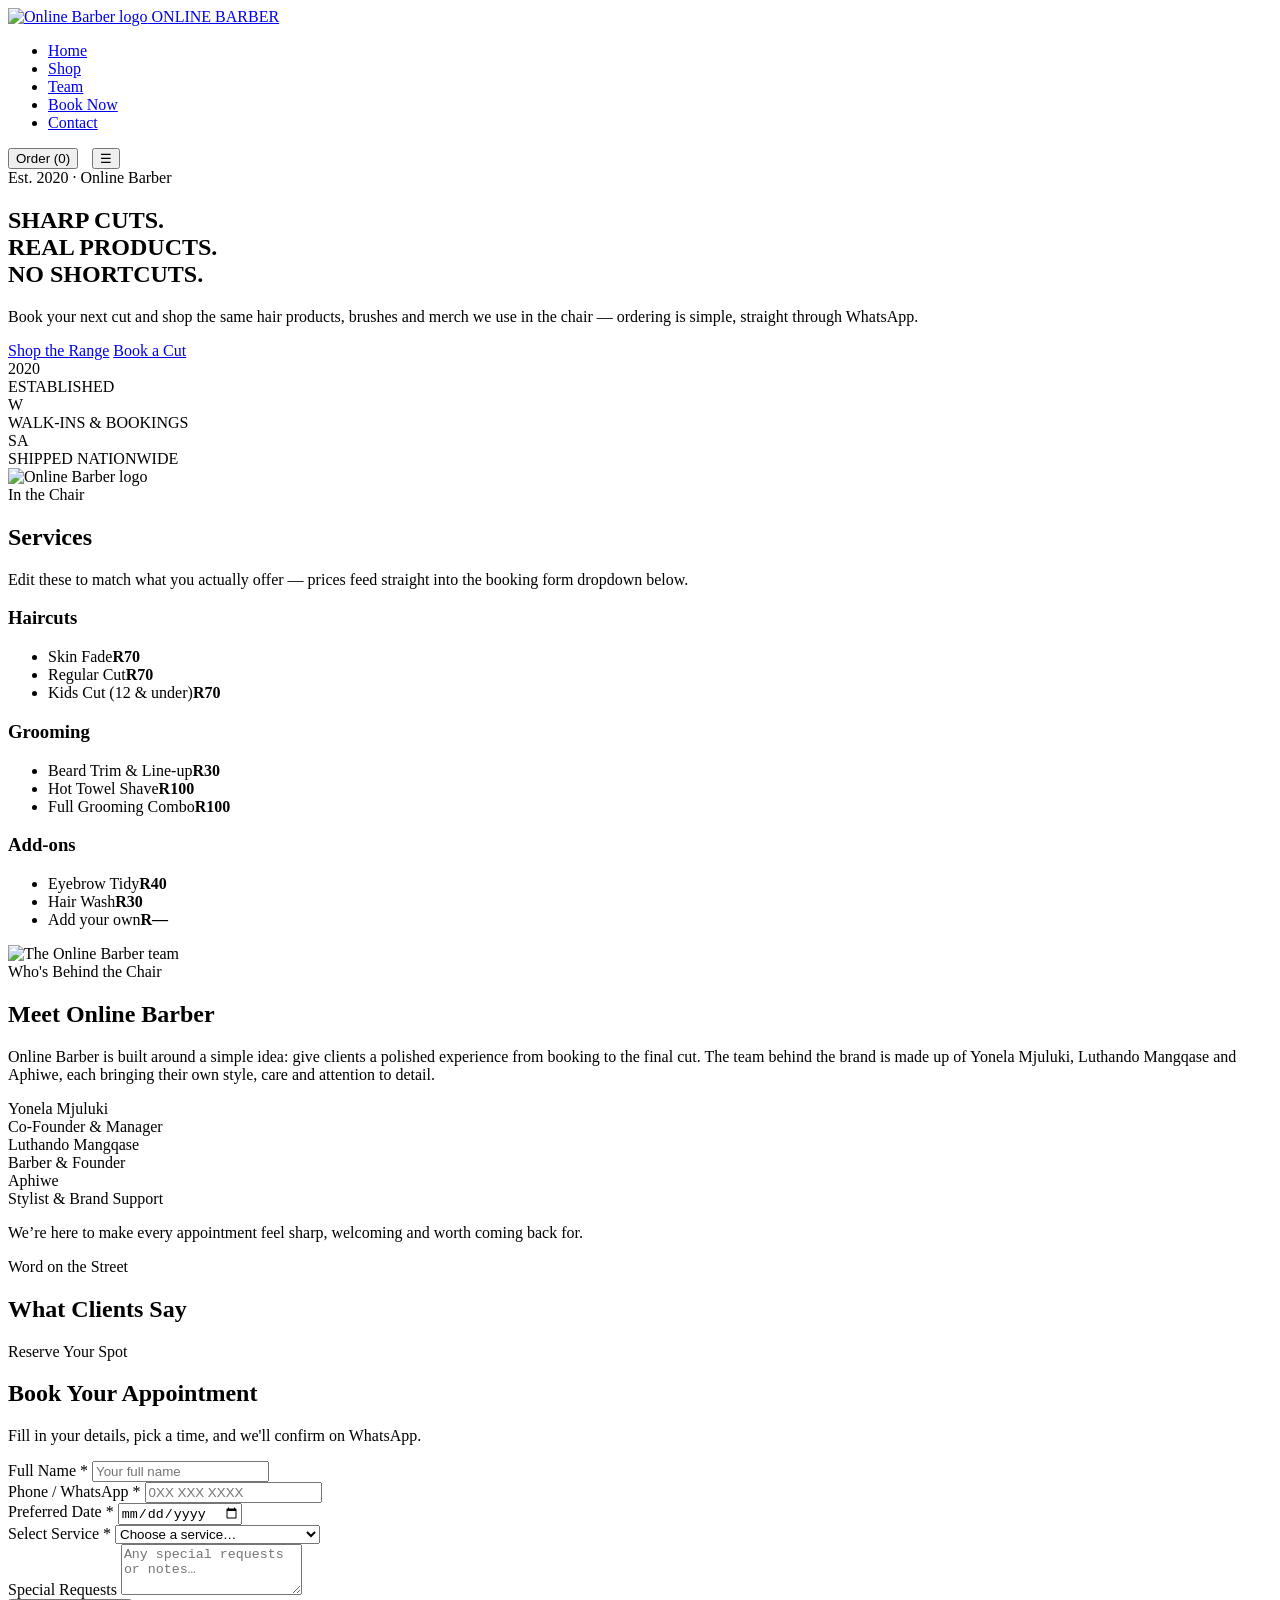
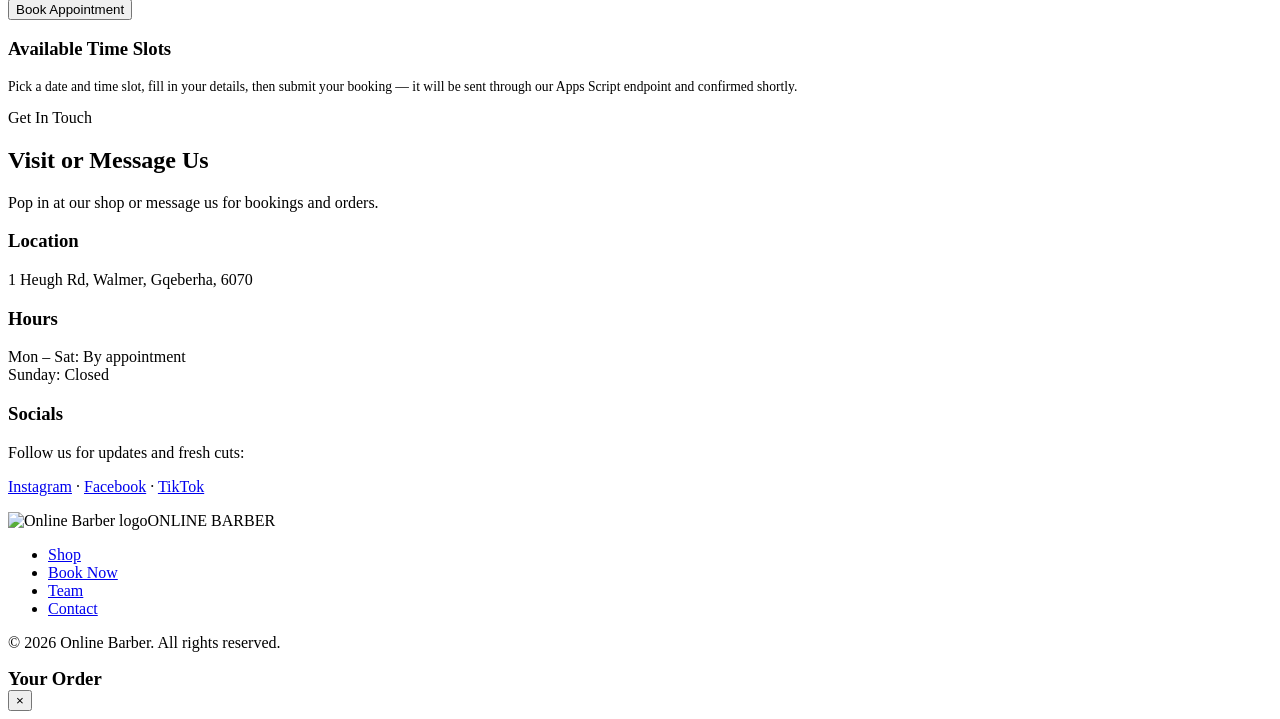
==== index.html @ ce0e79b8 "Add files via upload" ====
<!DOCTYPE html>
<html lang="en">
<head>
<meta charset="UTF-8">
<meta name="viewport" content="width=device-width, initial-scale=1.0">
<title>Online Barber — Cuts, Grooming Products &amp; Merch</title>
<meta name="description" content="Online Barber — book a cut, shop hair products, brushes and merch. Est. 2020.">
<link rel="icon" href="./assets/images/online-barber-logo.webp">
<link rel="preconnect" href="https://fonts.googleapis.com">
<link href="https://fonts.googleapis.com/css2?family=Bebas+Neue&family=Oswald:wght@400;500;600&family=Inter:wght@400;500&display=swap" rel="stylesheet">
<link rel="stylesheet" href="./assets/css/style.css">
</head>
<body>

<!-- NAV -->
<nav class="navbar">
  <div class="wrap">
    <a href="./index.html" class="brand">
      <img src="./assets/images/online-barber-logo.webp" alt="Online Barber logo">
      ONLINE BARBER
    </a>
    <ul class="nav-links" id="navLinks">
      <li><a href="./index.html#home">Home</a></li>
      <li><a href="./shop.html">Shop</a></li>
      <li><a href="./index.html#team">Team</a></li>
      <li><a href="./index.html#booking">Book Now</a></li>
      <li><a href="./index.html#contact">Contact</a></li>
    </ul>
    <div style="display:flex; align-items:center; gap:14px;">
      <button class="nav-cart" id="openCartBtn">Order (<span class="cart-count">0</span>)</button>
      <button class="nav-toggle" id="navToggle" aria-label="Menu">☰</button>
    </div>
  </div>
</nav>

<!-- HERO -->
<section id="home" class="hero">
  <div class="wrap">
    <div class="hero-copy">
      <span class="eyebrow">Est. 2020 · Online Barber</span>
      <h1>SHARP CUTS.<br>REAL PRODUCTS.<br>NO SHORTCUTS.</h1>
      <p class="lead">Book your next cut and shop the same hair products, brushes and merch we use in the chair — ordering is simple, straight through WhatsApp.</p>
      <div class="hero-actions">
        <a href="./shop.html" class="btn btn-primary">Shop the Range</a>
        <a href="#booking" class="btn">Book a Cut</a>
      </div>
      <div class="hero-badge-row">
        <div class="hero-badge"><div class="num">2020</div>ESTABLISHED</div>
        <div class="hero-badge"><div class="num">W</div>WALK-INS &amp; BOOKINGS</div>
        <div class="hero-badge"><div class="num">SA</div>SHIPPED NATIONWIDE</div>
      </div>
    </div>
    <div class="hero-visual">
      <img src="./assets/images/online-barber-logo.webp" alt="Online Barber logo">
    </div>
  </div>
</section>

<div class="pole-divider"></div>

<!-- SERVICES -->
<section id="services">
  <div class="wrap">
    <div class="section-head">
      <span class="eyebrow">In the Chair</span>
      <h2>Services</h2>
      <p>Edit these to match what you actually offer — prices feed straight into the booking form dropdown below.</p>
    </div>
    <div class="card-grid">
      <div class="service-card">
        <h3>Haircuts</h3>
        <ul>
          <li><span>Skin Fade</span><strong>R70</strong></li>
          <li><span>Regular Cut</span><strong>R70</strong></li>
          <li><span>Kids Cut (12 &amp; under)</span><strong>R70</strong></li>
        </ul>
      </div>
      <div class="service-card">
        <h3>Grooming</h3>
        <ul>
          <li><span>Beard Trim &amp; Line-up</span><strong>R30</strong></li>
          <li><span>Hot Towel Shave</span><strong>R100</strong></li>
          <li><span>Full Grooming Combo</span><strong>R100</strong></li>
        </ul>
      </div>
      <div class="service-card">
        <h3>Add-ons</h3>
        <ul>
          <li><span>Eyebrow Tidy</span><strong>R40</strong></li>
          <li><span>Hair Wash</span><strong>R30</strong></li>
          <li><span>Add your own</span><strong>R—</strong></li>
        </ul>
      </div>
    </div>
  </div>
</section>

<div class="pole-divider thin"></div>

<!-- ABOUT / TEAM -->
<section id="team">
  <div class="wrap">
    <div class="team-grid">
      <div class="team-photo-wrap">
        <img src="./assets/images/team-photo.jpg" alt="The Online Barber team">
      </div>
      <div>
        <span class="eyebrow">Who's Behind the Chair</span>
        <h2>Meet Online Barber</h2>
        <p>Online Barber is built around a simple idea: give clients a polished experience from booking to the final cut. The team behind the brand is made up of Yonela Mjuluki, Luthando Mangqase and Aphiwe, each bringing their own style, care and attention to detail.</p>
        <div class="founder-slots">
          <div class="founder-slot">Yonela Mjuluki<br>Co-Founder &amp; Manager</div>
          <div class="founder-slot">Luthando Mangqase<br>Barber &amp; Founder</div>
          <div class="founder-slot">Aphiwe<br>Stylist &amp; Brand Support</div>
        </div>
        <p class="team-note">We’re here to make every appointment feel sharp, welcoming and worth coming back for.</p>
      </div>
    </div>
  </div>
</section>

<div class="pole-divider"></div>

<!-- TESTIMONIALS -->
<section id="testimonials">
  <div class="wrap">
    <div class="section-head center">
      <span class="eyebrow">Word on the Street</span>
      <h2>What Clients Say</h2>
    </div>
    <div class="card-grid" id="testimonialGrid"></div>
  </div>
</section>

<!-- BOOKING -->
<section id="booking" class="booking">
  <div class="wrap">
    <div class="section-head center">
      <span class="eyebrow">Reserve Your Spot</span>
      <h2>Book Your Appointment</h2>
      <p>Fill in your details, pick a time, and we'll confirm on WhatsApp.</p>
    </div>
    <div class="booking-form-container">
      <form id="bookingForm" class="booking-form">
        <div id="bookingStatus" class="booking-status" role="status" aria-live="polite"></div>
        <div class="form-row">
          <label for="name">Full Name *</label>
          <input type="text" id="name" name="name" placeholder="Your full name" required>
        </div>
        <div class="two-col">
          <div class="form-row">
            <label for="phone">Phone / WhatsApp *</label>
            <input type="tel" id="phone" name="phone" placeholder="0XX XXX XXXX" required>
          </div>
          <div class="form-row">
            <label for="date">Preferred Date *</label>
            <input type="date" id="date" name="date" required>
          </div>
        </div>
        <div class="form-row">
          <label for="service">Select Service *</label>
          <select id="service" name="service" required>
            <option value="">Choose a service…</option>
            <option value="skin-fade">Skin Fade — R70</option>
            <option value="regular-cut">Regular Cut — R70</option>
            <option value="kids-cut">Kids Cut — R70</option>
            <option value="beard-trim">Beard Trim &amp; Line-up — R30</option>
            <option value="hot-towel-shave">Hot Towel Shave — R100</option>
            <option value="full-grooming">Full Grooming Combo — R100</option>
          </select>
        </div>
        <div class="form-row">
          <label for="notes">Special Requests</label>
          <textarea id="notes" name="notes" rows="3" placeholder="Any special requests or notes…"></textarea>
        </div>
        <button type="submit" class="btn btn-primary btn-block">Book Appointment</button>
      </form>

      <div>
        <h3>Available Time Slots</h3>
        <div id="slotsContainer" class="slots-grid"></div>
        <p style="font-size:0.85rem; color:var(--smoke); margin-top:16px;">Pick a date and time slot, fill in your details, then submit your booking — it will be sent through our Apps Script endpoint and confirmed shortly.</p>
      </div>
    </div>
  </div>
</section>

<div class="pole-divider thin"></div>

<!-- CONTACT -->
<section id="contact">
  <div class="wrap">
    <div class="section-head center">
      <span class="eyebrow">Get In Touch</span>
      <h2>Visit or Message Us</h2>
      <p>Pop in at our shop or message us for bookings and orders.</p>
    </div>
    <div class="card-grid">
      <div class="service-card">
        <h3>Location</h3>
        <p>1 Heugh Rd, Walmer, Gqeberha, 6070</p>
      </div>
      <div class="service-card">
        <h3>Hours</h3>
        <p>Mon – Sat: By appointment<br>Sunday: Closed</p>
      </div>
      <div class="service-card">
        <h3>Socials</h3>
        <p>Follow us for updates and fresh cuts:</p>
        <p><a href="#" target="_blank" rel="noopener noreferrer">Instagram</a> · <a href="#" target="_blank" rel="noopener noreferrer">Facebook</a> · <a href="#" target="_blank" rel="noopener noreferrer">TikTok</a></p>
      </div>
    </div>
  </div>
</section>

<footer>
  <div class="wrap">
    <div class="footer-grid">
      <div class="brand">
        <img src="./assets/images/online-barber-logo.webp" alt="Online Barber logo" style="height:34px;width:34px;">ONLINE BARBER
      </div>
      <ul class="nav-links" style="position:static;">
        <li><a href="./shop.html">Shop</a></li>
        <li><a href="#booking">Book Now</a></li>
        <li><a href="#team">Team</a></li>
        <li><a href="#contact">Contact</a></li>
      </ul>
    </div>
    <p class="footer-copy">© 2026 Online Barber. All rights reserved.</p>
  </div>
</footer>

<!-- CART DRAWER (shared across pages) -->
<div class="cart-overlay" id="cartOverlay"></div>
<div class="cart-drawer" id="cartDrawer">
  <div class="cart-header">
    <h3 style="margin:0;">Your Order</h3>
    <button class="cart-close" id="cartCloseBtn">&times;</button>
  </div>
  <div class="cart-items" id="cartItems"></div>
  <div class="cart-footer" id="cartFooter" style="display:none;">
    <div class="cart-total"><span>Total</span><span id="cartTotalValue">R0</span></div>
    <button class="btn btn-primary btn-block" id="checkoutBtn">Send Order via WhatsApp</button>
  </div>
</div>

<script src="./assets/js/cart.js"></script>
<script src="./assets/js/booking.js"></script>
<script src="./assets/js/testimonials.js"></script>
</body>
</html>
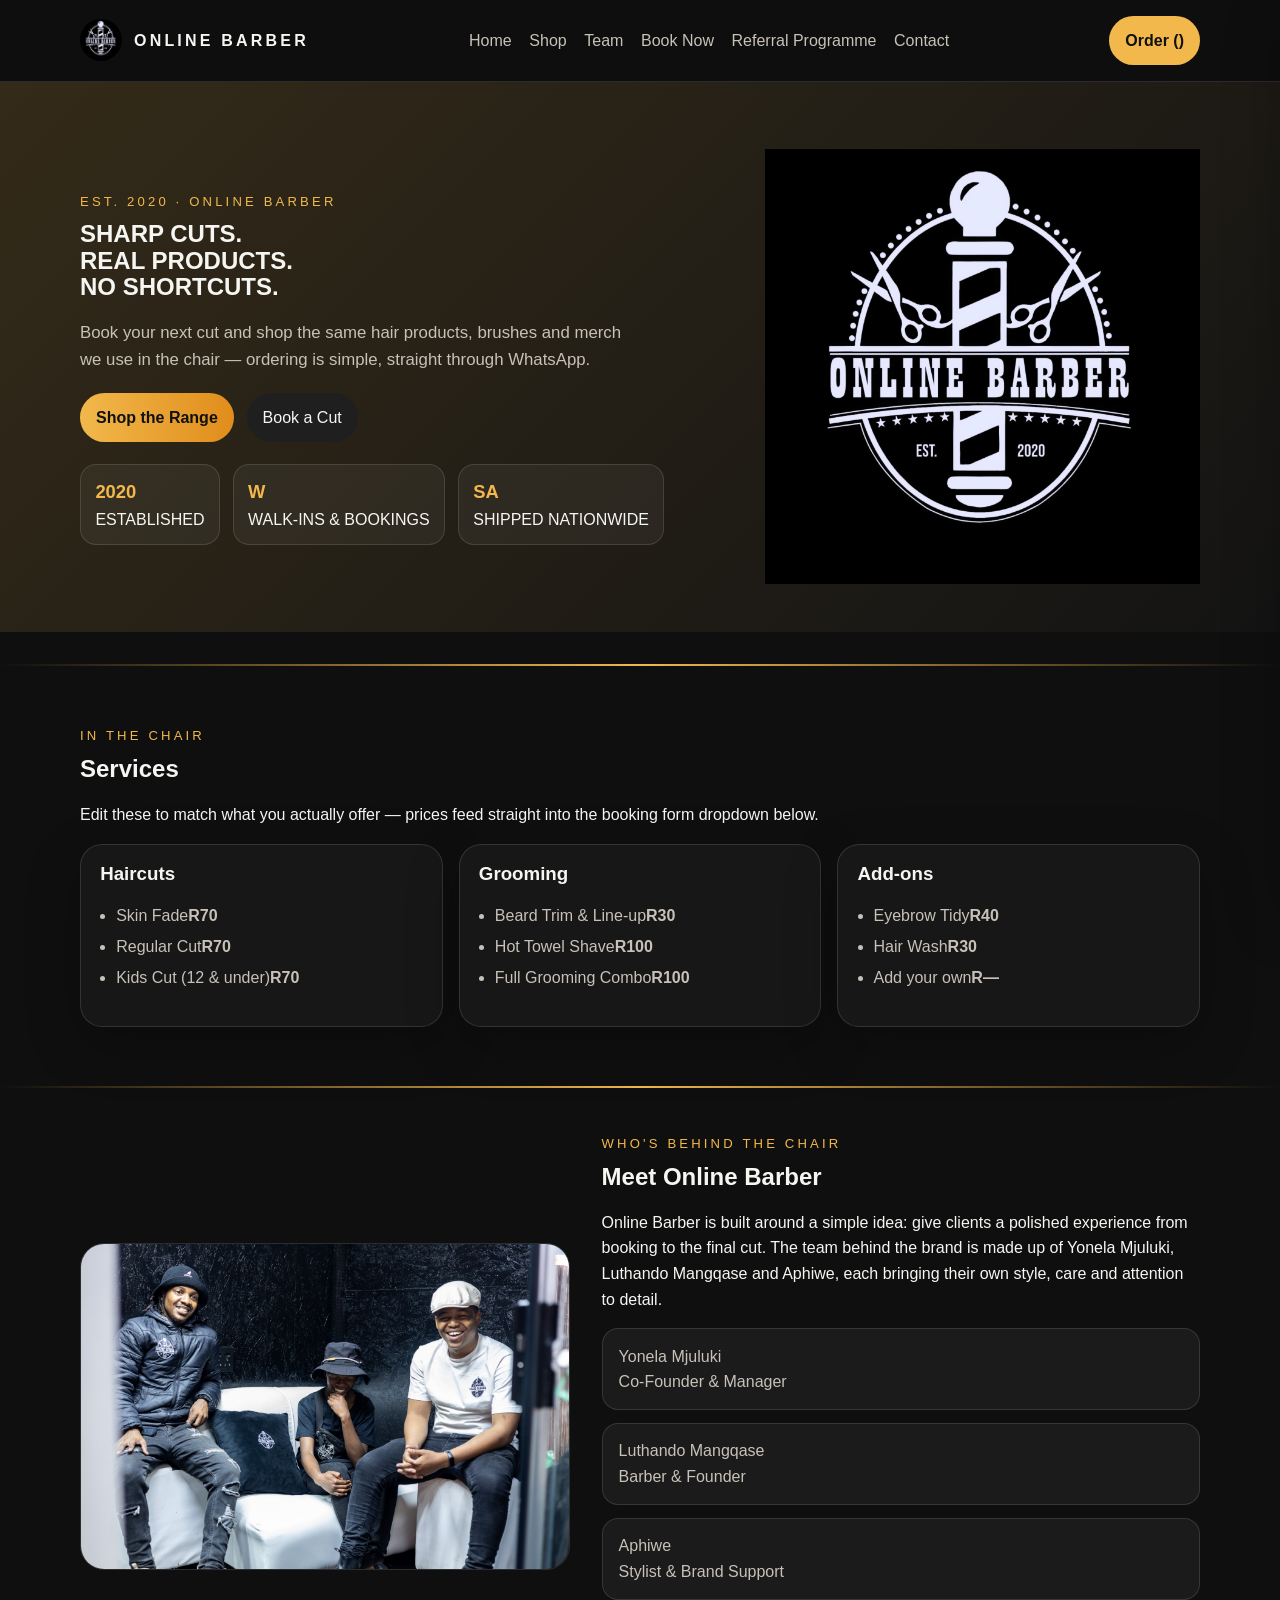
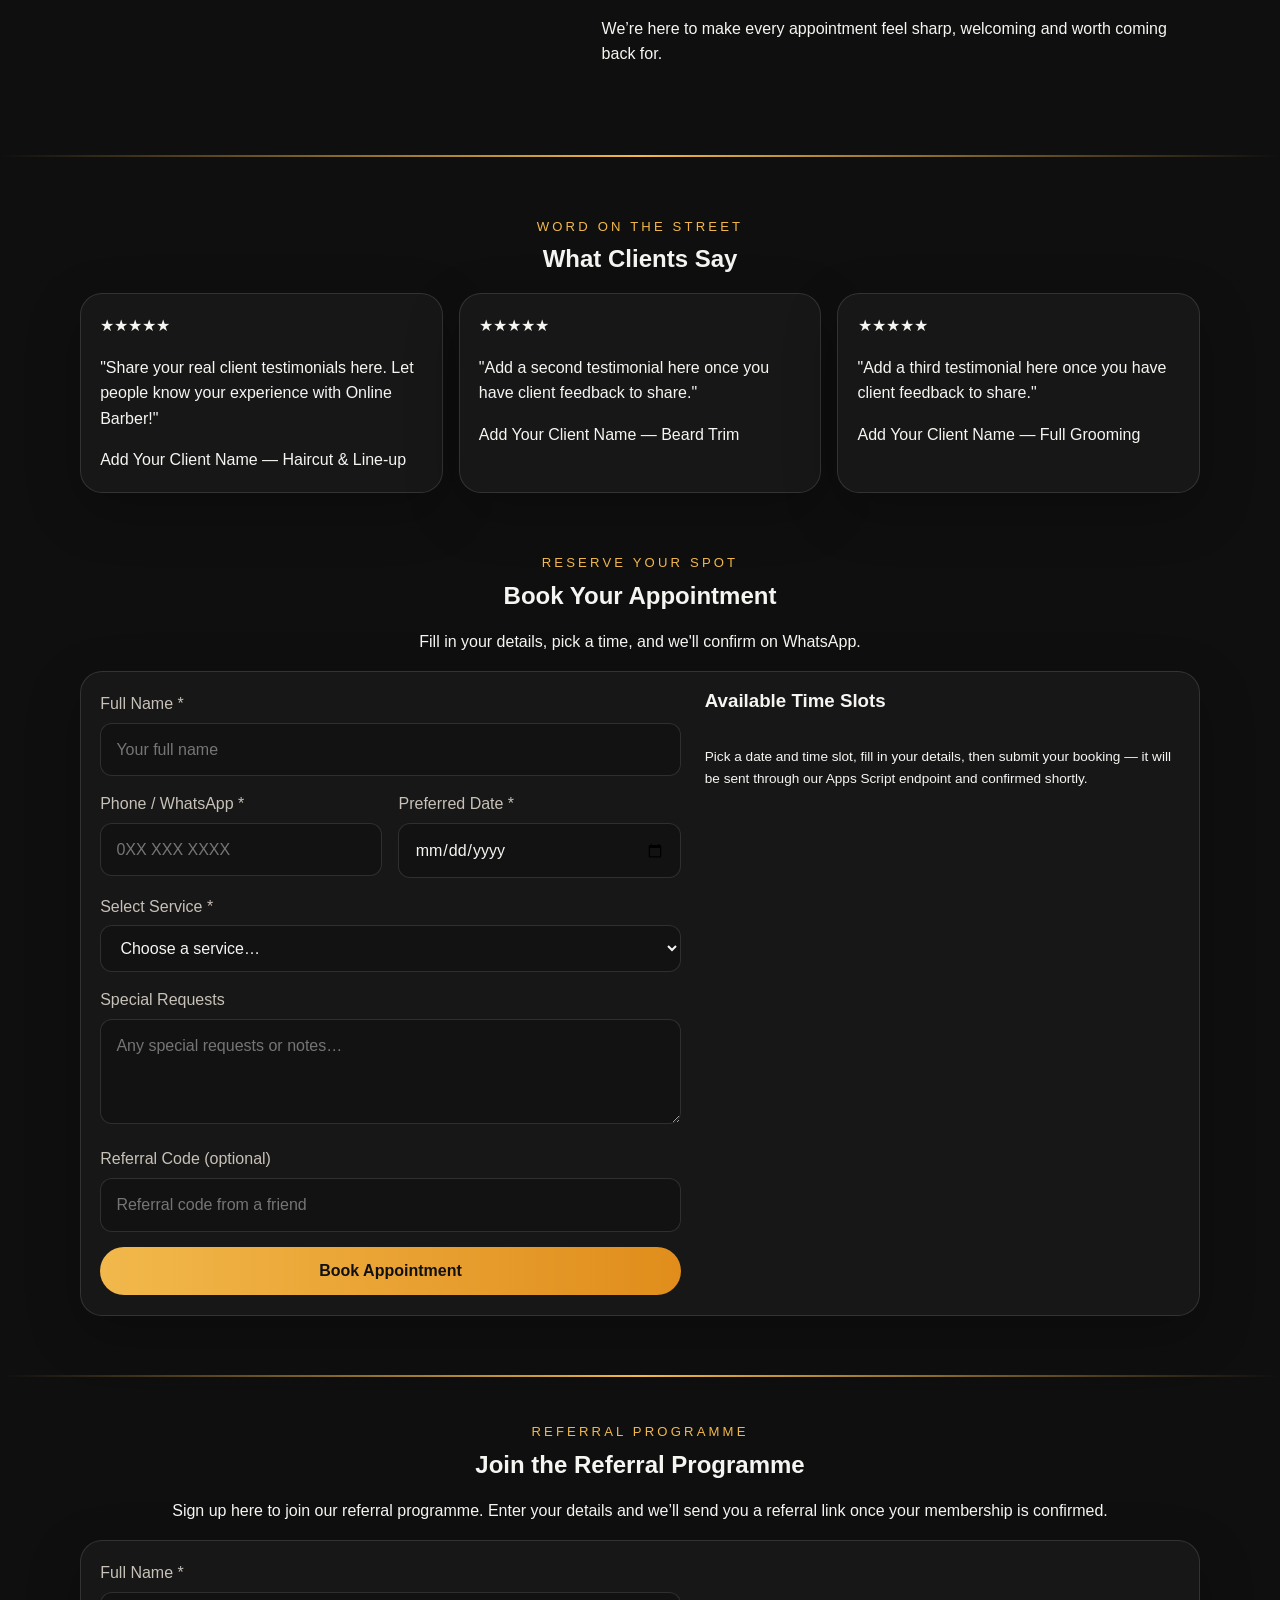
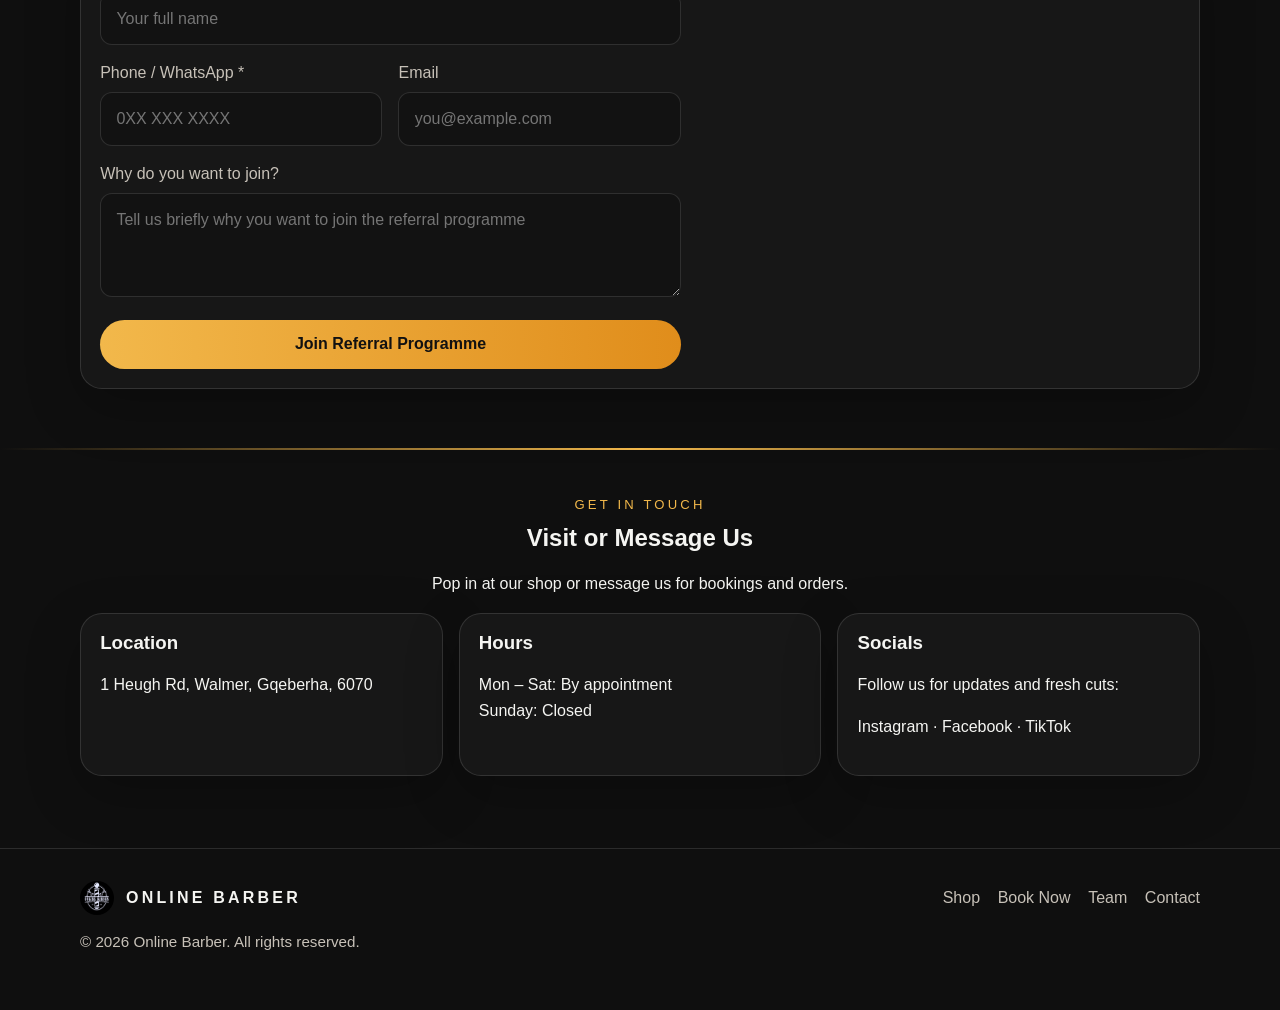
==== commit e00e0568: "Add booking, referral, and apps script integration" ====
--- a/index.html
+++ b/index.html
@@ -3,7 +3,7 @@
 <head>
 <meta charset="UTF-8">
 <meta name="viewport" content="width=device-width, initial-scale=1.0">
-<title>Online Barber — Cuts, Grooming Products &amp; Merch</title>
+<title> nline Barber — Cuts, Grooming Products &amp; Merch</title>
 <meta name="description" content="Online Barber — book a cut, shop hair products, brushes and merch. Est. 2020.">
 <link rel="icon" href="./assets/images/online-barber-logo.webp">
 <link rel="preconnect" href="https://fonts.googleapis.com">
@@ -24,6 +24,7 @@
       <li><a href="./shop.html">Shop</a></li>
       <li><a href="./index.html#team">Team</a></li>
       <li><a href="./index.html#booking">Book Now</a></li>
+      <li><a href="./index.html#referral">Referral Programme</a></li>
       <li><a href="./index.html#contact">Contact</a></li>
     </ul>
     <div style="display:flex; align-items:center; gap:14px;">
@@ -173,6 +174,10 @@
           <label for="notes">Special Requests</label>
           <textarea id="notes" name="notes" rows="3" placeholder="Any special requests or notes…"></textarea>
         </div>
+        <div class="form-row">
+          <label for="referralCode">Referral Code (optional)</label>
+          <input type="text" id="referralCode" name="referralCode" placeholder="Referral code from a friend">
+        </div>
         <button type="submit" class="btn btn-primary btn-block">Book Appointment</button>
       </form>
 
@@ -181,6 +186,43 @@
         <div id="slotsContainer" class="slots-grid"></div>
         <p style="font-size:0.85rem; color:var(--smoke); margin-top:16px;">Pick a date and time slot, fill in your details, then submit your booking — it will be sent through our Apps Script endpoint and confirmed shortly.</p>
       </div>
+    </div>
+  </div>
+</section>
+
+<div class="pole-divider thin"></div>
+
+<!-- REFERRAL PROGRAMME -->
+<section id="referral" class="referral-programme">
+  <div class="wrap">
+    <div class="section-head center">
+      <span class="eyebrow">Referral Programme</span>
+      <h2>Join the Referral Programme</h2>
+      <p>Sign up here to join our referral programme. Enter your details and we’ll send you a referral link once your membership is confirmed.</p>
+    </div>
+    <div class="booking-form-container">
+      <form id="referralJoinForm" class="booking-form">
+        <div id="referralJoinStatus" class="booking-status" role="status" aria-live="polite"></div>
+        <div class="form-row">
+          <label for="refName">Full Name *</label>
+          <input type="text" id="refName" name="refName" placeholder="Your full name" required>
+        </div>
+        <div class="two-col">
+          <div class="form-row">
+            <label for="refPhone">Phone / WhatsApp *</label>
+            <input type="tel" id="refPhone" name="refPhone" placeholder="0XX XXX XXXX" required>
+          </div>
+          <div class="form-row">
+            <label for="refEmail">Email</label>
+            <input type="email" id="refEmail" name="refEmail" placeholder="you@example.com">
+          </div>
+        </div>
+        <div class="form-row">
+          <label for="refMessage">Why do you want to join?</label>
+          <textarea id="refMessage" name="refMessage" rows="3" placeholder="Tell us briefly why you want to join the referral programme"></textarea>
+        </div>
+        <button type="submit" class="btn btn-primary btn-block">Join Referral Programme</button>
+      </form>
     </div>
   </div>
 </section>
@@ -240,6 +282,7 @@
   <div class="cart-items" id="cartItems"></div>
   <div class="cart-footer" id="cartFooter" style="display:none;">
     <div class="cart-total"><span>Total</span><span id="cartTotalValue">R0</span></div>
+    <button class="btn" id="generateReferralBtn">Get referral link</button>
     <button class="btn btn-primary btn-block" id="checkoutBtn">Send Order via WhatsApp</button>
   </div>
 </div>
--- a/assets/css/style.css
+++ b/assets/css/style.css
@@ -0,0 +1,208 @@
+:root {
+  --bg: #0f0f0f;
+  --panel: #171717;
+  --panel-2: #1f1f1f;
+  --text: #f5f5f2;
+  --muted: #c7c1b8;
+  --accent: #f2b84b;
+  --accent-2: #e08d1b;
+  --line: rgba(255,255,255,0.12);
+  --shadow: 0 18px 55px rgba(0,0,0,0.24);
+}
+
+* { box-sizing: border-box; }
+body {
+  margin: 0;
+  font-family: Inter, Arial, sans-serif;
+  background: var(--bg);
+  color: var(--text);
+  line-height: 1.6;
+}
+a { color: inherit; text-decoration: none; }
+img { max-width: 100%; display: block; }
+button, input, select, textarea {
+  font: inherit;
+}
+.wrap {
+  width: min(1120px, calc(100% - 2rem));
+  margin: 0 auto;
+}
+.navbar {
+  position: sticky;
+  top: 0;
+  z-index: 20;
+  background: rgba(15,15,15,0.95);
+  border-bottom: 1px solid var(--line);
+  backdrop-filter: blur(10px);
+}
+.navbar .wrap {
+  display: flex;
+  align-items: center;
+  justify-content: space-between;
+  gap: 1rem;
+  padding: 1rem 0;
+}
+.brand {
+  display: inline-flex;
+  align-items: center;
+  gap: 0.75rem;
+  font-weight: 700;
+  letter-spacing: 0.2em;
+}
+.brand img {
+  width: 42px;
+  height: 42px;
+  border-radius: 50%;
+}
+.nav-links {
+  display: flex;
+  gap: 1.1rem;
+  list-style: none;
+  padding: 0;
+  margin: 0;
+}
+.nav-links a { color: var(--muted); }
+.nav-links a:hover { color: var(--text); }
+.nav-cart, .nav-toggle, .btn, .slot-btn, .shop-tab, .size-chip, .cart-close, .cart-remove {
+  border: 0;
+  cursor: pointer;
+}
+.nav-cart, .btn, .slot-btn, .shop-tab, .size-chip {
+  background: var(--panel-2);
+  color: var(--text);
+  border-radius: 999px;
+  padding: 0.72rem 1rem;
+}
+.nav-cart { background: var(--accent); color: #111; font-weight: 700; }
+.nav-toggle { display: none; background: transparent; color: var(--text); font-size: 1.25rem; }
+.hero {
+  padding: 4.2rem 0 3rem;
+  background: linear-gradient(135deg, rgba(242,184,75,0.16), rgba(255,255,255,0.02));
+}
+.hero .wrap {
+  display: grid;
+  grid-template-columns: 1.2fr 0.8fr;
+  gap: 2rem;
+  align-items: center;
+}
+.eyebrow {
+  display: inline-block;
+  text-transform: uppercase;
+  letter-spacing: 0.24em;
+  color: var(--accent);
+  font-size: 0.82rem;
+  margin-bottom: 0.6rem;
+}
+h1, h2, h3 { line-height: 1.1; margin-top: 0; }
+.lead { font-size: 1.05rem; color: var(--muted); max-width: 60ch; }
+.hero-actions {
+  display: flex;
+  flex-wrap: wrap;
+  gap: 0.8rem;
+  margin: 1.2rem 0 1.4rem;
+}
+.btn-primary { background: linear-gradient(90deg, var(--accent), var(--accent-2)); color: #111; font-weight: 700; }
+.hero-badge-row {
+  display: flex;
+  flex-wrap: wrap;
+  gap: 0.8rem;
+}
+.hero-badge {
+  background: rgba(255,255,255,0.05);
+  border: 1px solid var(--line);
+  border-radius: 16px;
+  padding: 0.75rem 0.9rem;
+  min-width: 120px;
+}
+.hero-badge .num { font-size: 1.15rem; font-weight: 700; color: var(--accent); }
+.pole-divider {
+  height: 2px;
+  background: linear-gradient(90deg, transparent, var(--accent), transparent);
+  margin: 2rem 0 2.5rem;
+}
+.pole-divider.thin { margin: 1.2rem 0 1.6rem; }
+section { padding: 1rem 0 2.5rem; }
+.section-head.center { text-align: center; }
+.card-grid, .shop-tabs, .slots-grid {
+  display: grid;
+  gap: 1rem;
+}
+.card-grid { grid-template-columns: repeat(3, minmax(0,1fr)); }
+.service-card, .testimonial-card, .product-card, .booking-form-container, .cart-drawer {
+  background: var(--panel);
+  border: 1px solid var(--line);
+  border-radius: 22px;
+  padding: 1.2rem;
+  box-shadow: var(--shadow);
+}
+.service-card ul { padding-left: 1rem; color: var(--muted); }
+.service-card li { margin-bottom: 0.35rem; }
+.team-grid { display: grid; grid-template-columns: 0.9fr 1.1fr; gap: 2rem; align-items: center; }
+.team-photo-wrap img { border-radius: 24px; border: 1px solid var(--line); }
+.founder-slots { display: grid; gap: 0.8rem; margin: 1rem 0; }
+.founder-slot { background: rgba(255,255,255,0.05); border: 1px solid var(--line); border-radius: 16px; padding: 0.9rem 1rem; color: var(--muted); }
+.booking-form-container { display: grid; grid-template-columns: 1.1fr 0.9fr; gap: 1.5rem; }
+.booking-form .form-row { margin-bottom: 0.95rem; }
+.booking-status { display: none; margin-bottom: 0.95rem; padding: 0.8rem 0.95rem; border-radius: 12px; border: 1px solid var(--line); background: rgba(255,255,255,0.04); color: var(--muted); }
+.booking-status.show { display: block; }
+.booking-status.success { border-color: rgba(76,175,80,0.4); background: rgba(76,175,80,0.14); color: #dff6e8; }
+.booking-status.error { border-color: rgba(255,107,107,0.35); background: rgba(255,107,107,0.12); color: #ffd7d7; }
+.booking-form label { display: block; margin-bottom: 0.4rem; color: var(--muted); }
+.booking-form input, .booking-form select, .booking-form textarea {
+  width: 100%;
+  padding: 0.8rem 0.95rem;
+  border-radius: 12px;
+  border: 1px solid var(--line);
+  background: #121212;
+  color: var(--text);
+}
+.two-col { display: grid; grid-template-columns: 1fr 1fr; gap: 1rem; }
+.btn-block { display: block; width: 100%; }
+.btn-sm { padding: 0.6rem 0.9rem; }
+.slots-grid { grid-template-columns: repeat(4, minmax(0,1fr)); }
+.slot-btn { background: rgba(255,255,255,0.05); color: var(--text); }
+.slot-btn.selected, .shop-tab.active, .size-chip.active { background: var(--accent); color: #111; }
+.shop-tabs { grid-template-columns: repeat(3, minmax(0,1fr)); margin-bottom: 1rem; }
+.product-card { display: flex; flex-direction: column; gap: 0.8rem; }
+.product-media img { border-radius: 16px; aspect-ratio: 1/1; object-fit: cover; }
+.stock-tag { display: inline-block; width: max-content; padding: 0.35rem 0.6rem; border-radius: 999px; background: rgba(255,255,255,0.08); font-size: 0.8rem; color: var(--muted); }
+.stock-tag.out { background: rgba(255,0,0,0.16); color: #ff9b9b; }
+.product-name { font-weight: 700; font-size: 1.1rem; }
+.product-desc { color: var(--muted); margin: 0; }
+.size-row { display: flex; flex-wrap: wrap; gap: 0.4rem; }
+.size-chip { padding: 0.45rem 0.65rem; background: rgba(255,255,255,0.08); }
+.product-price { font-weight: 700; color: var(--accent); font-size: 1.1rem; }
+.cart-overlay {
+  position: fixed; inset: 0; background: rgba(0,0,0,0.45); opacity: 0; pointer-events: none; transition: opacity .2s ease;
+}
+.cart-overlay.open { opacity: 1; pointer-events: auto; }
+.cart-drawer {
+  position: fixed; top: 0; right: 0; width: min(420px, 100%); height: 100%; border-radius: 0; transform: translateX(100%); transition: transform .2s ease; z-index: 40;
+}
+.cart-drawer.open { transform: translateX(0); }
+.cart-header { display: flex; justify-content: space-between; align-items: center; margin-bottom: 0.8rem; }
+.cart-close { background: none; color: var(--text); font-size: 1.35rem; }
+.cart-item { display: flex; gap: 0.8rem; align-items: center; margin-bottom: 0.8rem; padding-bottom: 0.8rem; border-bottom: 1px solid var(--line); }
+.cart-item img { width: 70px; height: 70px; object-fit: cover; border-radius: 12px; }
+.cart-item-name { font-weight: 700; }
+.cart-item-meta { color: var(--muted); font-size: 0.95rem; }
+.cart-remove { background: none; color: var(--accent); padding: 0; margin-top: 0.35rem; }
+.cart-total { display: flex; justify-content: space-between; margin: 1rem 0; font-weight: 700; }
+.toast {
+  position: fixed; bottom: 1.1rem; left: 50%; transform: translateX(-50%) translateY(100%); opacity: 0; pointer-events: none; background: #121212; color: var(--text); border: 1px solid var(--line); padding: 0.8rem 1rem; border-radius: 999px; transition: all .2s ease; z-index: 50;
+}
+.toast.show { opacity: 1; transform: translateX(-50%) translateY(0); }
+footer { padding: 2rem 0 2.5rem; border-top: 1px solid var(--line); margin-top: 2rem; }
+.footer-grid { display: flex; justify-content: space-between; align-items: center; gap: 1rem; }
+.footer-copy { color: var(--muted); font-size: 0.95rem; }
+@media (max-width: 900px) {
+  .hero .wrap, .team-grid, .booking-form-container, .card-grid { grid-template-columns: 1fr; }
+  .two-col { grid-template-columns: 1fr; }
+}
+@media (max-width: 700px) {
+  .nav-links { display: none; }
+  .nav-toggle { display: block; }
+  .nav-links.open { display: flex; position: absolute; top: 100%; right: 1rem; flex-direction: column; background: var(--panel); padding: 1rem; border: 1px solid var(--line); border-radius: 16px; }
+  .slots-grid, .shop-tabs { grid-template-columns: 1fr 1fr; }
+  .footer-grid { flex-direction: column; align-items: flex-start; }
+}
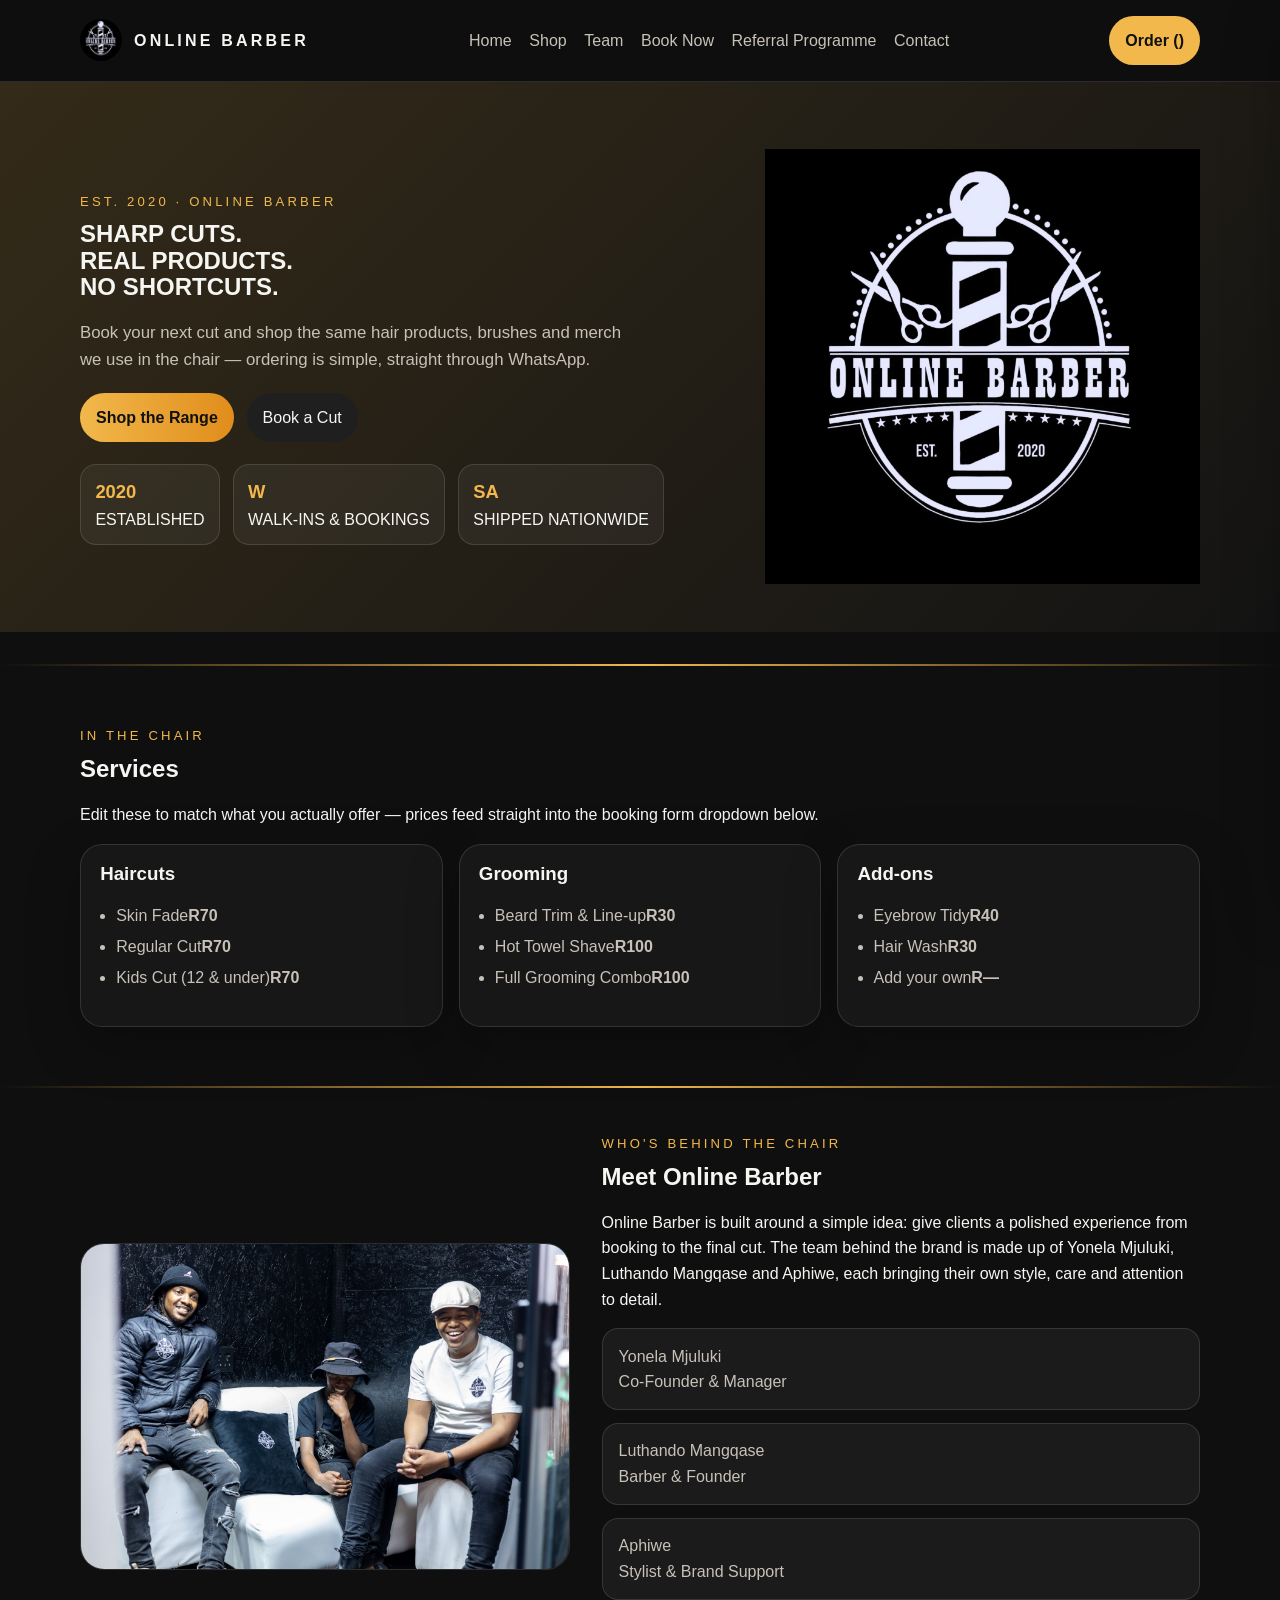
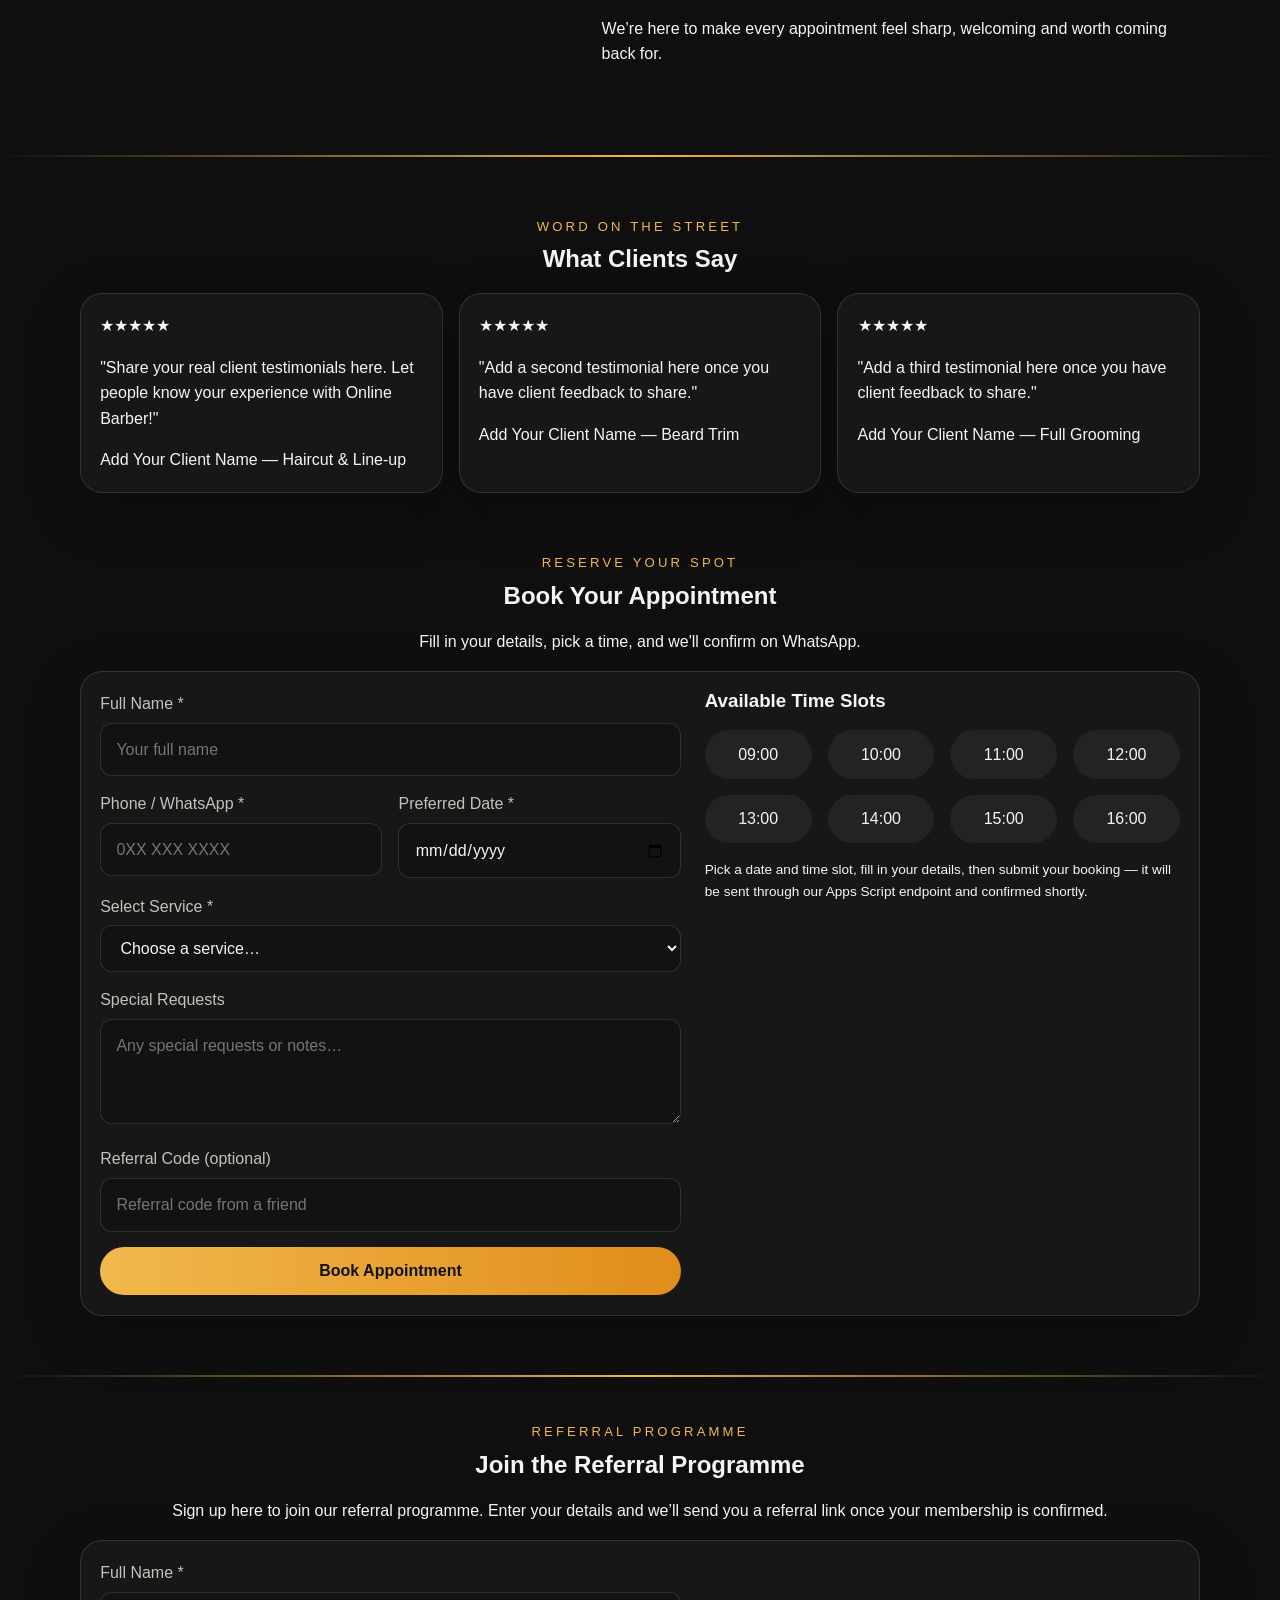
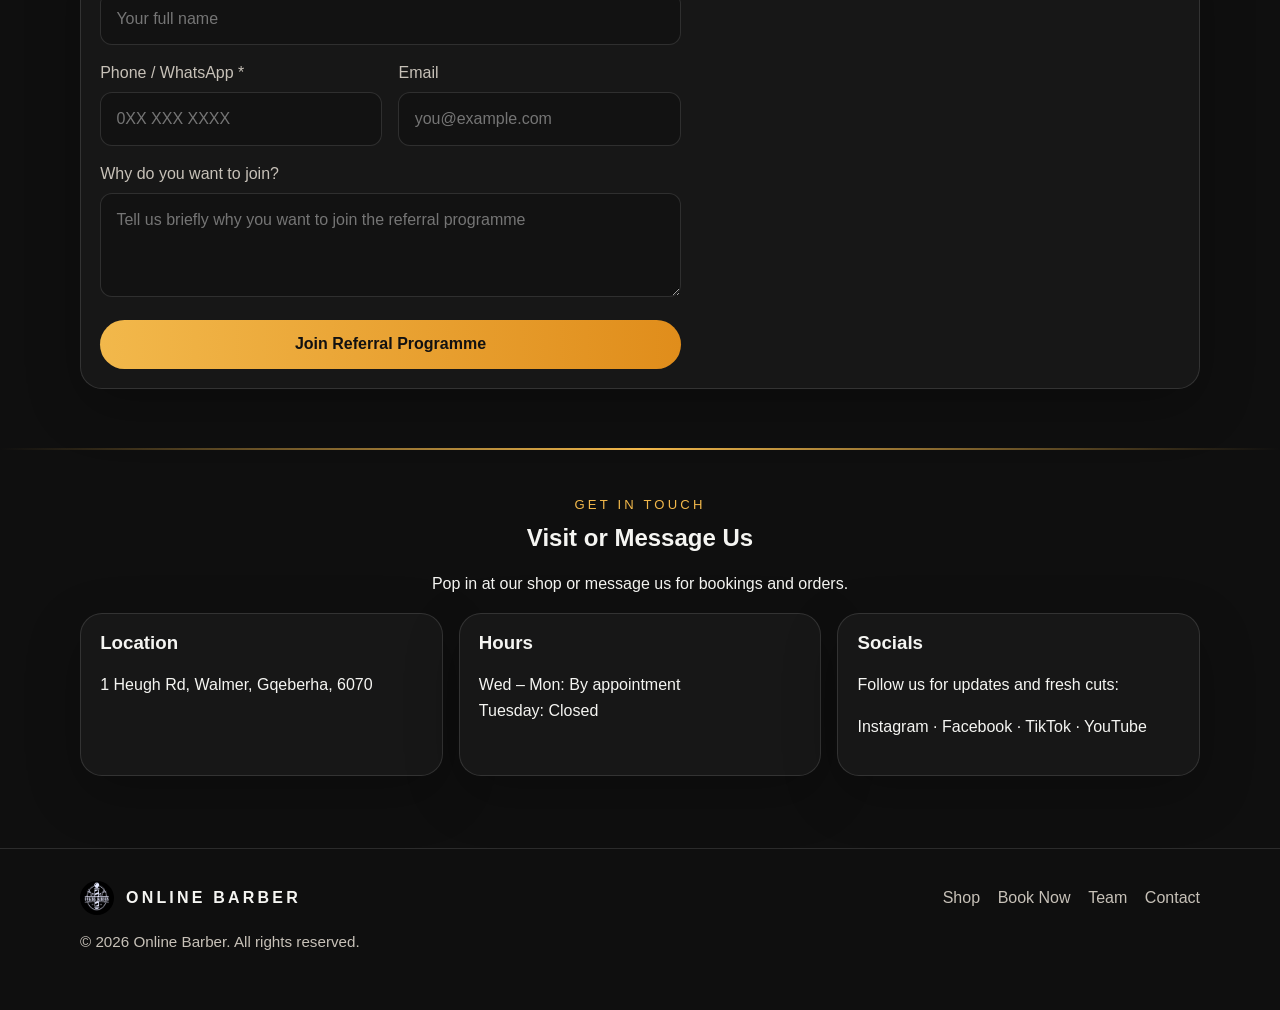
==== commit 8650d508: "Fix typos and update social media links in index.html" ====
--- a/index.html
+++ b/index.html
@@ -3,7 +3,7 @@
 <head>
 <meta charset="UTF-8">
 <meta name="viewport" content="width=device-width, initial-scale=1.0">
-<title> nline Barber — Cuts, Grooming Products &amp; Merch</title>
+<title> Online Barber — Cuts, Grooming Products &amp; Merch</title>
 <meta name="description" content="Online Barber — book a cut, shop hair products, brushes and merch. Est. 2020.">
 <link rel="icon" href="./assets/images/online-barber-logo.webp">
 <link rel="preconnect" href="https://fonts.googleapis.com">
@@ -244,12 +244,12 @@
       </div>
       <div class="service-card">
         <h3>Hours</h3>
-        <p>Mon – Sat: By appointment<br>Sunday: Closed</p>
+        <p>Wed – Mon: By appointment<br>Tuesday: Closed</p>
       </div>
       <div class="service-card">
         <h3>Socials</h3>
         <p>Follow us for updates and fresh cuts:</p>
-        <p><a href="#" target="_blank" rel="noopener noreferrer">Instagram</a> · <a href="#" target="_blank" rel="noopener noreferrer">Facebook</a> · <a href="#" target="_blank" rel="noopener noreferrer">TikTok</a></p>
+        <p><a href="https://www.instagram.com/online_baber_sa?igsh=MTk5cTl0amdnMGE4eg==" target="_blank" rel="noopener noreferrer">Instagram</a> · <a href="https://www.facebook.com/profile.php?id=100094385382205" target="_blank" rel="noopener noreferrer">Facebook</a> · <a href="https://www.tiktok.com/@onlinebarber2020" target="_blank" rel="noopener noreferrer">TikTok</a> · <a href="https://www.youtube.com/@Online_Barber" target="_blank" rel="noopener noreferrer">YouTube</a></p>
       </div>
     </div>
   </div>
@@ -287,8 +287,8 @@
   </div>
 </div>
 
-<script src="./assets/js/cart.js"></script>
-<script src="./assets/js/booking.js"></script>
-<script src="./assets/js/testimonials.js"></script>
+<script src="./assets/js/cart.js?v=3"></script>
+<script src="./assets/js/booking.js?v=3"></script>
+<script src="./assets/js/testimonials.js?v=3"></script>
 </body>
 </html>
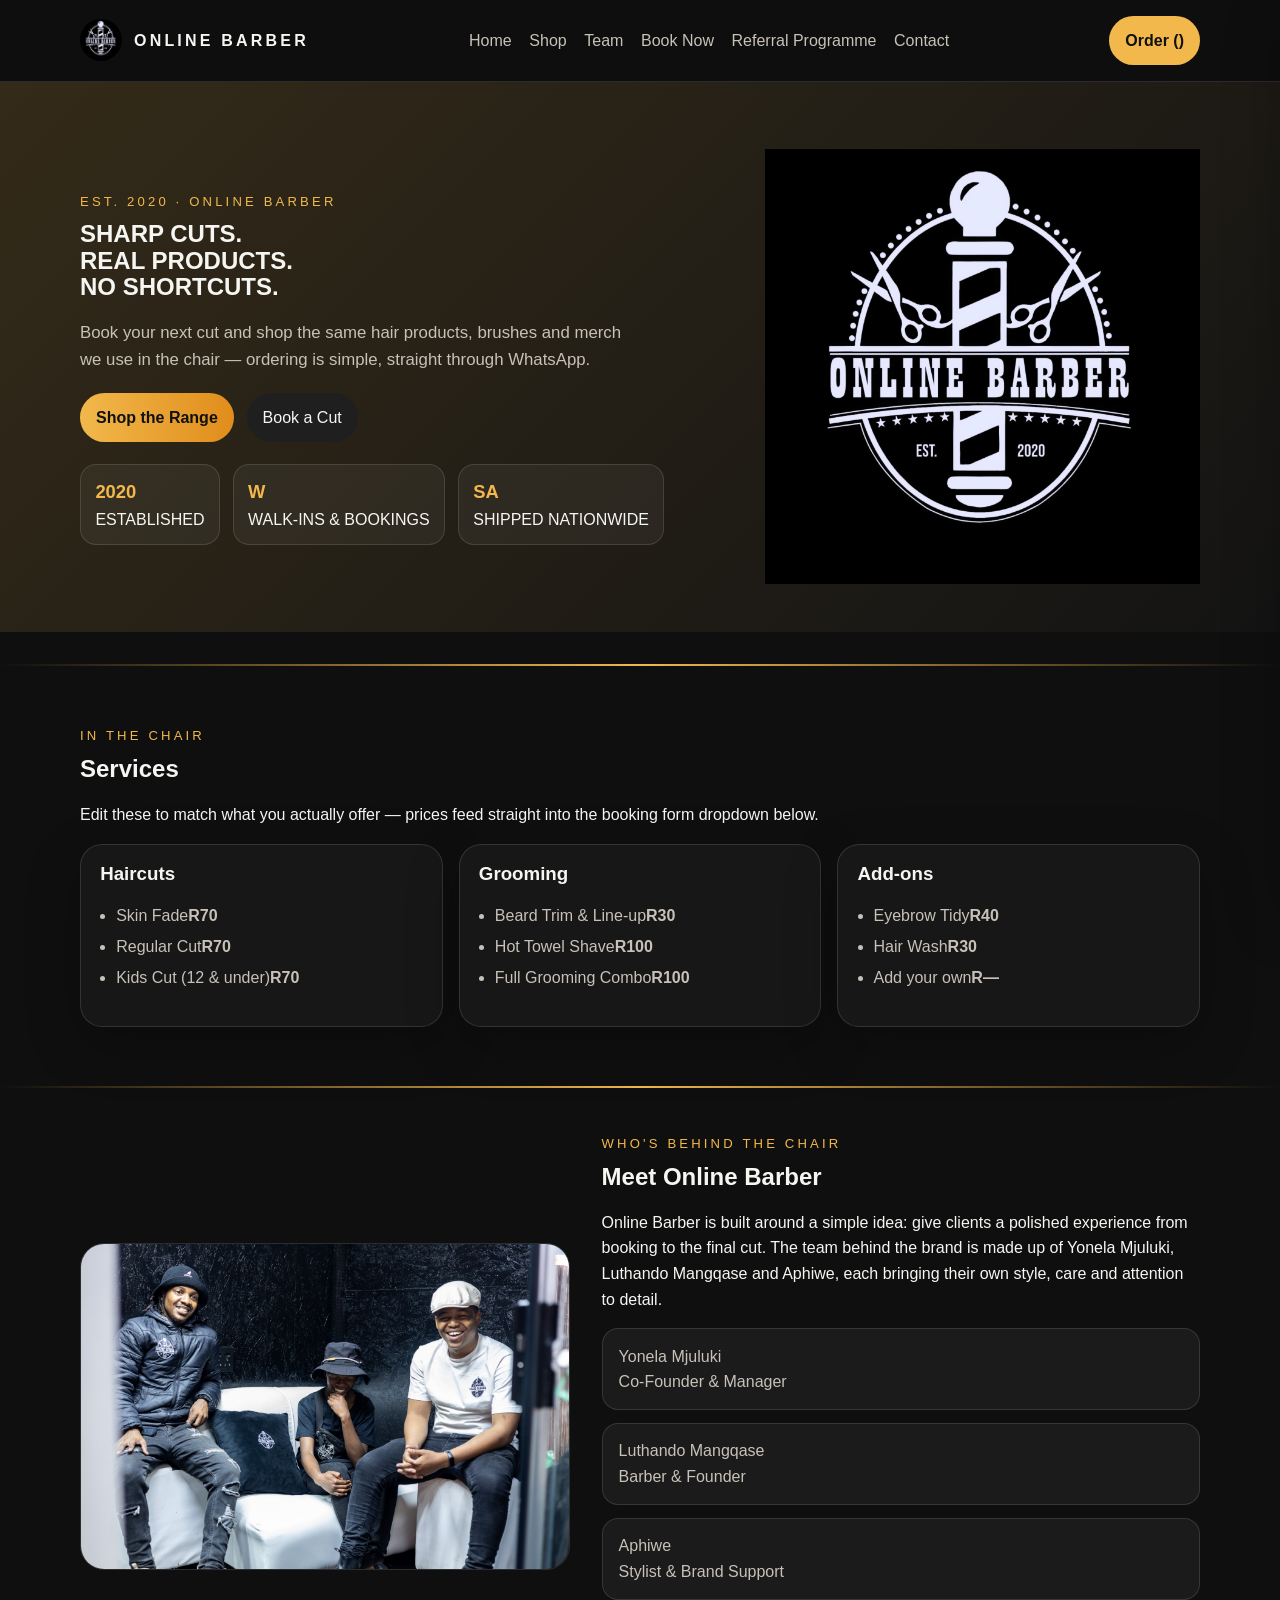
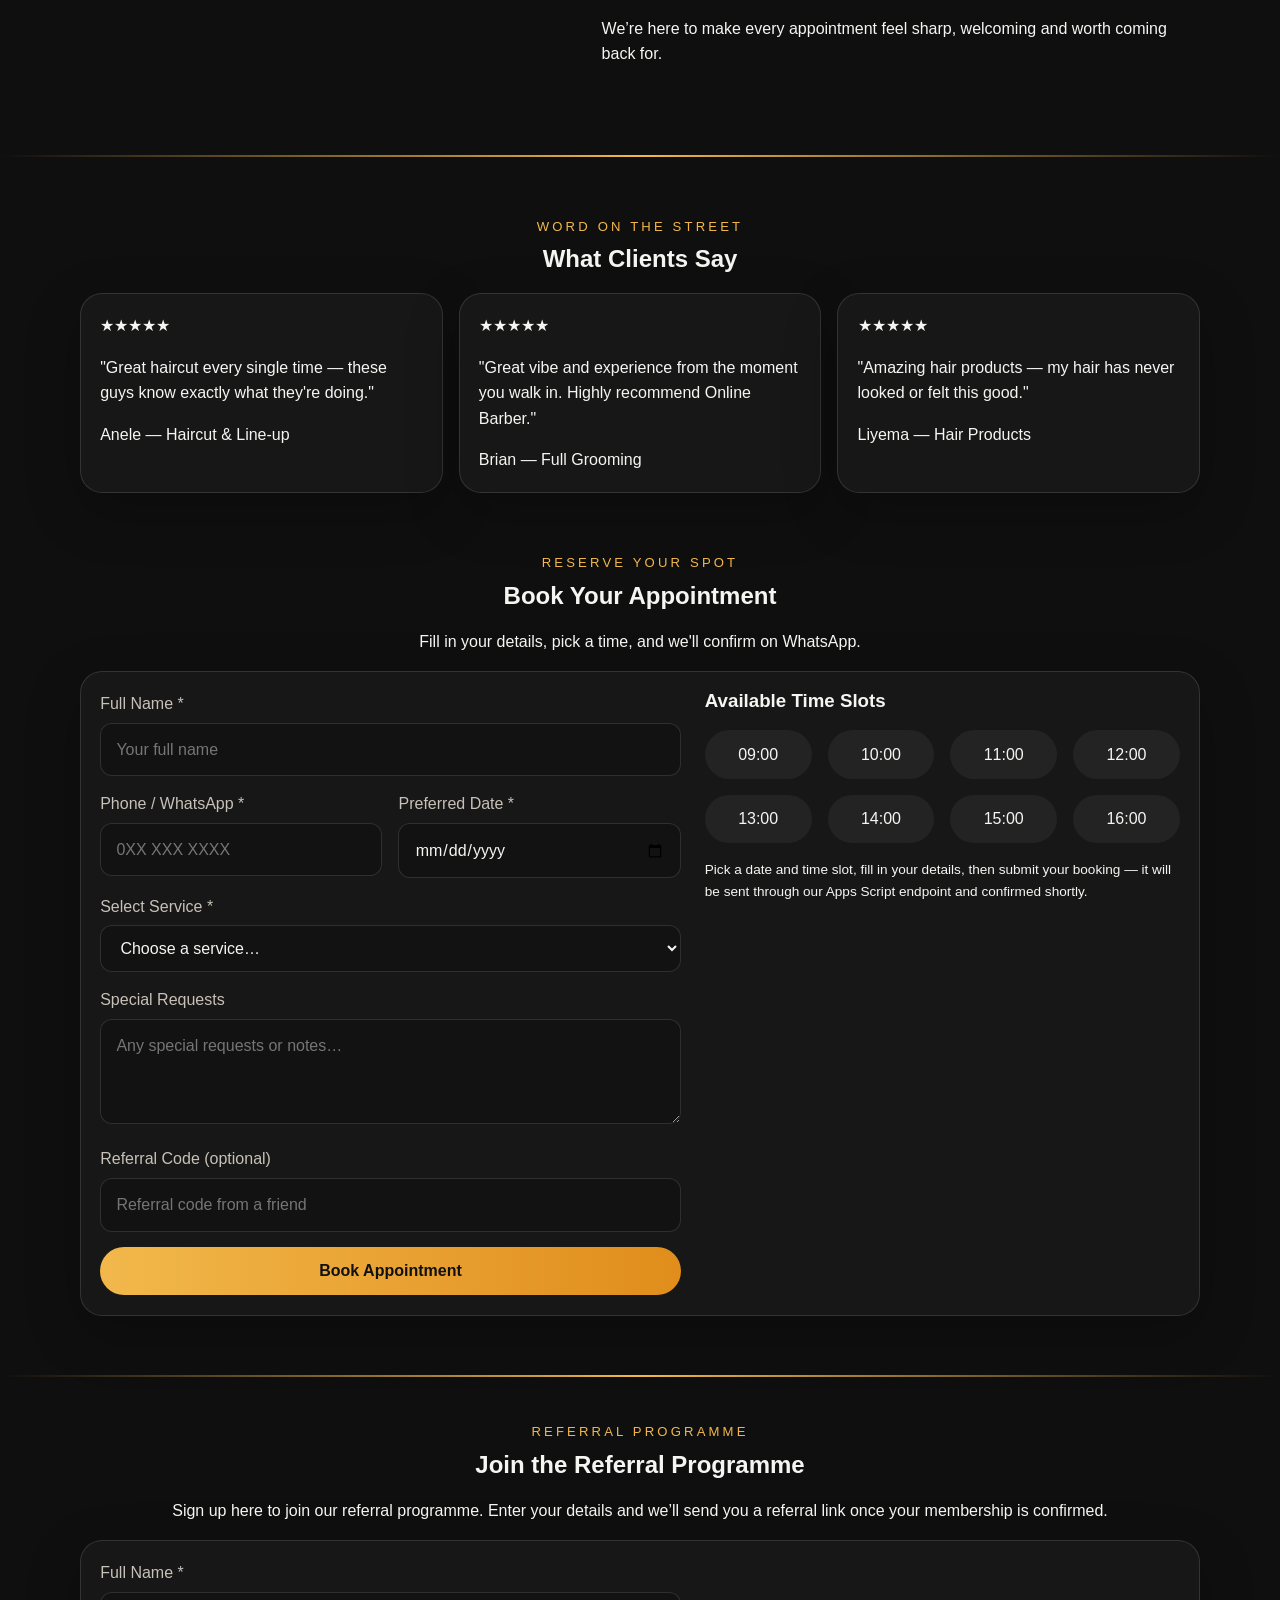
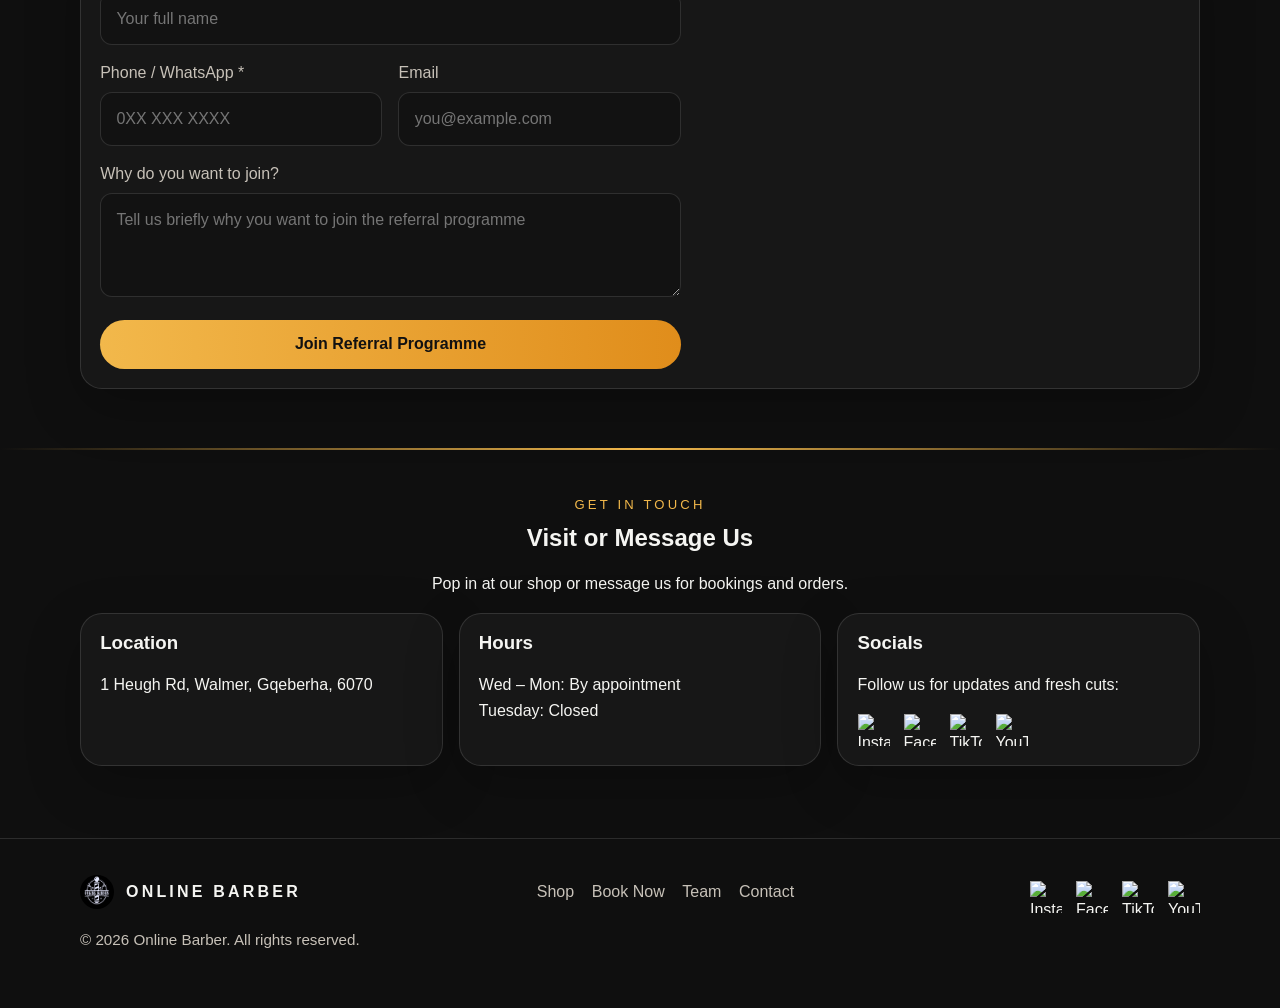
==== commit 861d874b: "Rename index-1.html to index.html" ====
--- a/index.html
+++ b/index.html
@@ -9,6 +9,13 @@
 <link rel="preconnect" href="https://fonts.googleapis.com">
 <link href="https://fonts.googleapis.com/css2?family=Bebas+Neue&family=Oswald:wght@400;500;600&family=Inter:wght@400;500&display=swap" rel="stylesheet">
 <link rel="stylesheet" href="./assets/css/style.css">
+<style>
+  .social-icon-row { display: flex; align-items: center; gap: 14px; margin-top: 6px; }
+  .social-icon-row a { display: inline-flex; }
+  .social-icon-row img { width: 32px; height: 32px; transition: transform 0.15s ease, opacity 0.15s ease; }
+  .social-icon-row a:hover img { transform: translateY(-2px); opacity: 0.85; }
+  .footer-socials { margin-top: 10px; }
+</style>
 </head>
 <body>
 
@@ -249,7 +256,12 @@
       <div class="service-card">
         <h3>Socials</h3>
         <p>Follow us for updates and fresh cuts:</p>
-        <p><a href="https://www.instagram.com/online_baber_sa?igsh=MTk5cTl0amdnMGE4eg==" target="_blank" rel="noopener noreferrer">Instagram</a> · <a href="https://www.facebook.com/profile.php?id=100094385382205" target="_blank" rel="noopener noreferrer">Facebook</a> · <a href="https://www.tiktok.com/@onlinebarber2020" target="_blank" rel="noopener noreferrer">TikTok</a> · <a href="https://www.youtube.com/@Online_Barber" target="_blank" rel="noopener noreferrer">YouTube</a></p>
+        <div class="social-icon-row">
+          <a href="https://www.instagram.com/online_baber_sa?igsh=MTk5cTl0amdnMGE4eg==" target="_blank" rel="noopener noreferrer" aria-label="Instagram"><img src="./assets/images/social/instagram.svg" alt="Instagram"></a>
+          <a href="https://www.facebook.com/profile.php?id=100094385382205" target="_blank" rel="noopener noreferrer" aria-label="Facebook"><img src="./assets/images/social/facebook.svg" alt="Facebook"></a>
+          <a href="https://www.tiktok.com/@onlinebarber2020" target="_blank" rel="noopener noreferrer" aria-label="TikTok"><img src="./assets/images/social/tiktok.svg" alt="TikTok"></a>
+          <a href="https://www.youtube.com/@Online_Barber" target="_blank" rel="noopener noreferrer" aria-label="YouTube"><img src="./assets/images/social/youtube.svg" alt="YouTube"></a>
+        </div>
       </div>
     </div>
   </div>
@@ -267,6 +279,12 @@
         <li><a href="#team">Team</a></li>
         <li><a href="#contact">Contact</a></li>
       </ul>
+      <div class="social-icon-row footer-socials">
+        <a href="https://www.instagram.com/online_baber_sa?igsh=MTk5cTl0amdnMGE4eg==" target="_blank" rel="noopener noreferrer" aria-label="Instagram"><img src="./assets/images/social/instagram.svg" alt="Instagram"></a>
+        <a href="https://www.facebook.com/profile.php?id=100094385382205" target="_blank" rel="noopener noreferrer" aria-label="Facebook"><img src="./assets/images/social/facebook.svg" alt="Facebook"></a>
+        <a href="https://www.tiktok.com/@onlinebarber2020" target="_blank" rel="noopener noreferrer" aria-label="TikTok"><img src="./assets/images/social/tiktok.svg" alt="TikTok"></a>
+        <a href="https://www.youtube.com/@Online_Barber" target="_blank" rel="noopener noreferrer" aria-label="YouTube"><img src="./assets/images/social/youtube.svg" alt="YouTube"></a>
+      </div>
     </div>
     <p class="footer-copy">© 2026 Online Barber. All rights reserved.</p>
   </div>
